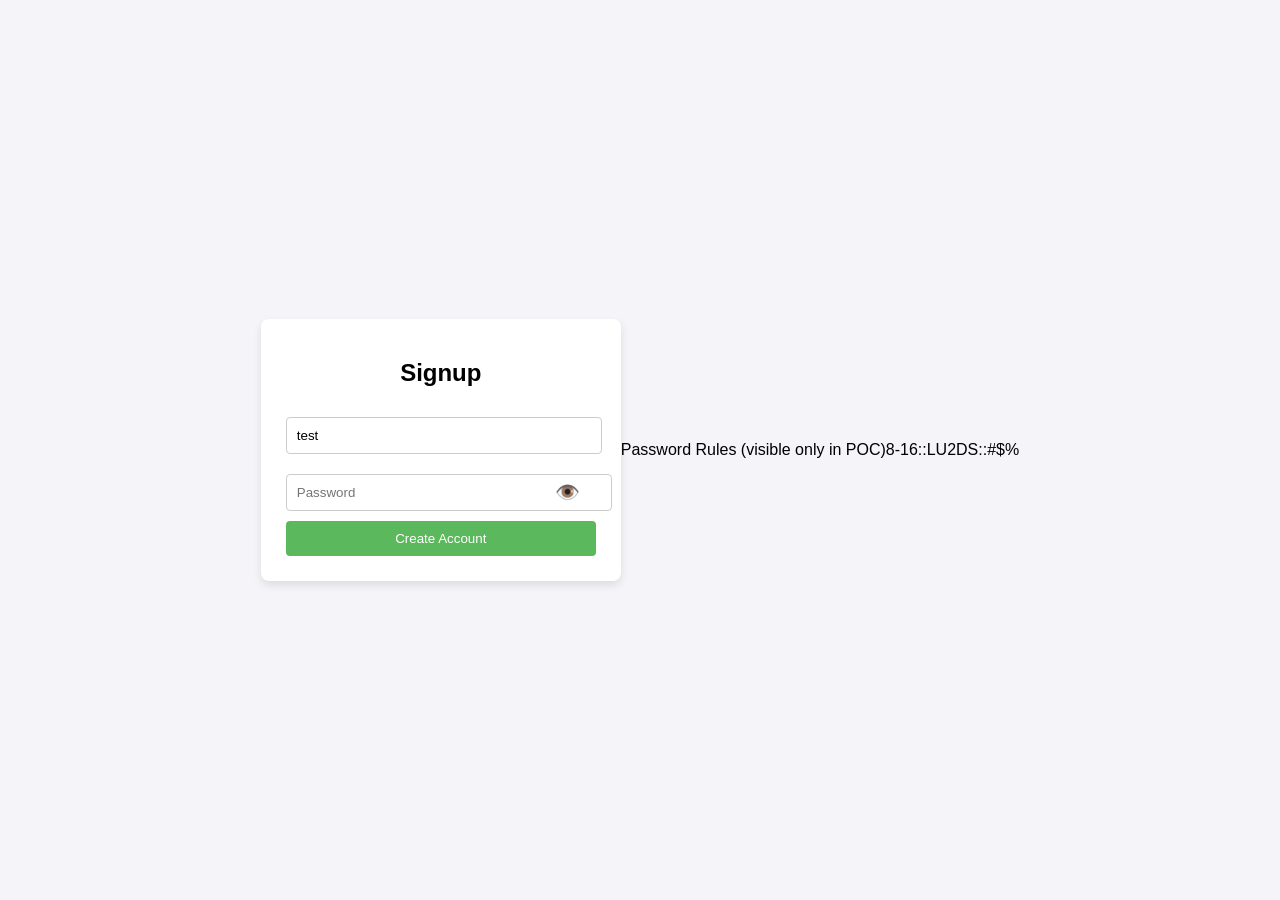
==== pass-rule/index.html @ a919ebb6 "base draft" ====
<!DOCTYPE html>
<html lang="en">
  <head>
    <meta charset="UTF-8" />
    <meta name="viewport" content="width=device-width, initial-scale=1.0" />
    <title>Signup Page</title>
    <style>
      body {
        font-family: Arial, sans-serif;
        display: flex;
        justify-content: center;
        align-items: center;
        height: 100vh;
        margin: 0;
        background-color: #f4f4f9;
      }
      .signup-container {
        background-color: white;
        padding: 20px;
        border-radius: 8px;
        box-shadow: 0 4px 8px rgba(0, 0, 0, 0.1);
        width: 25%;
      }
      .signup-container h2 {
        margin-bottom: 20px;
        text-align: center;
      }
      form {
        margin: 5px;
      }
      input {
        width: 95%;
        padding: 10px;
        margin: 10px 0;
        border: 1px solid #ccc;
        border-radius: 4px;
      }
      .signup-btn {
        width: 100%;
        padding: 10px;
        background-color: #5cb85c;
        color: white;
        border: none;
        border-radius: 4px;
        cursor: pointer;
      }
      .signup-btn:hover {
        background-color: #4cae4c;
      }
      .password-container {
        width: 100%;
        position: relative;
        display: inline-block;
      }
      #password {
        padding-right: 20px;
      }

      #toggle-password {
        font-size: 20px;
        position: absolute;
        top: 50%;
        right: 10px;
        transform: translateY(-50%);
        border: 2px black;
        background: transparent;
        cursor: pointer;
      }
    </style>
  </head>
  <body>
    <div class="signup-container">
      <h2>Signup</h2>
      <form>
        <input
          type="text"
          id="username"
          placeholder="Username"
          value="test"
          required
        />
        <div class="password-container">
          <input
            type="password"
            id="password"
            placeholder="Password"
            autocomplete="new-password"
            required
          />
          <button id="toggle-password">👁️</button>
        </div>

        <button type="submit" class="signup-btn">Create Account</button>
      </form>
    </div>

    <!-- Hidden div for password rules -->
    <label>Password Rules (visible only in POC)</label>
    <div id="pass-rule" data-pass-rule="8-16::LU2DS::#$%">8-16::LU2DS::#$%</div>
    <script src="signup.js"></script>
  </body>
</html>
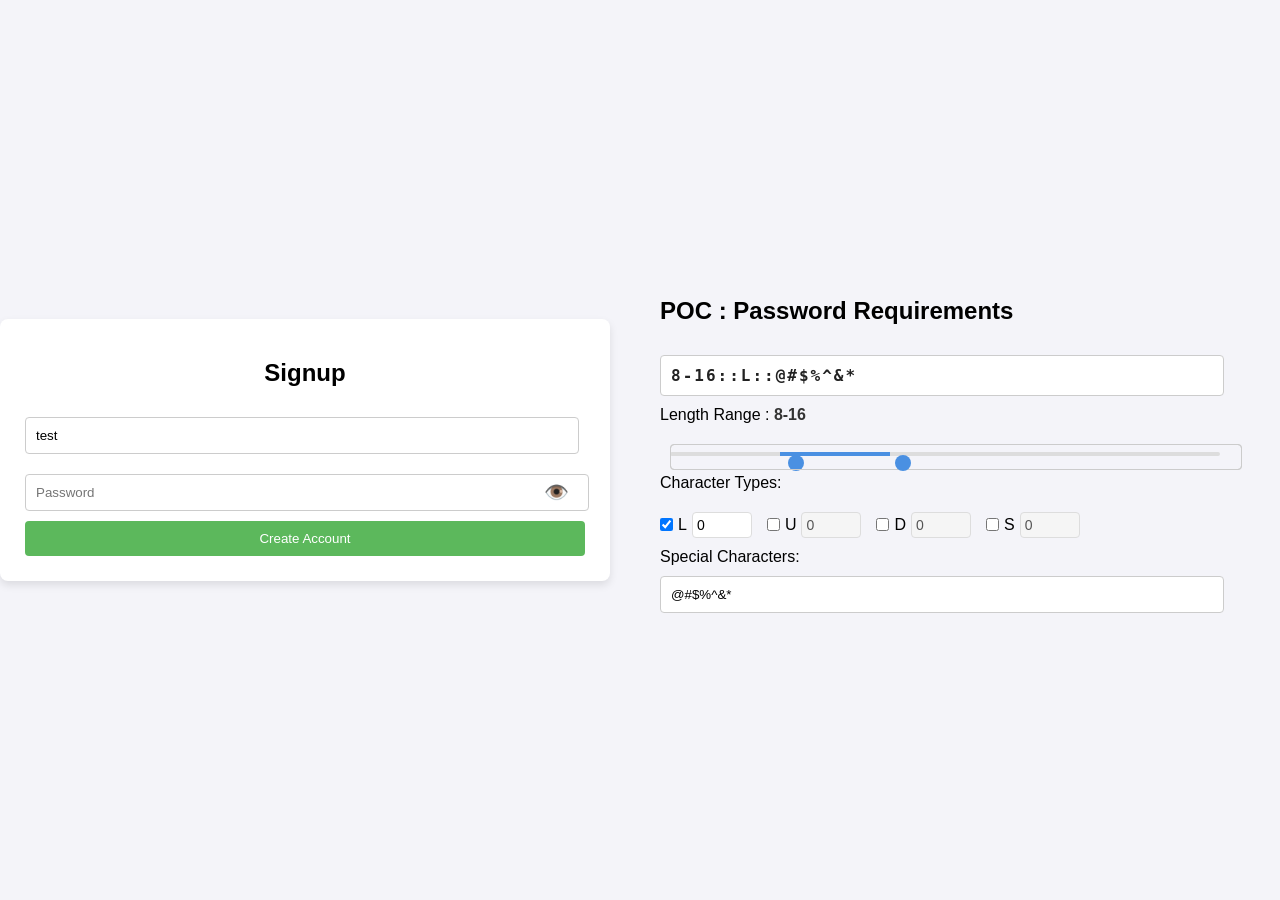
==== commit 978de642: "draft revision 1" ====
--- a/pass-rule/index.html
+++ b/pass-rule/index.html
@@ -4,89 +4,15 @@
     <meta charset="UTF-8" />
     <meta name="viewport" content="width=device-width, initial-scale=1.0" />
     <title>Signup Page</title>
-    <style>
-      body {
-        font-family: Arial, sans-serif;
-        display: flex;
-        justify-content: center;
-        align-items: center;
-        height: 100vh;
-        margin: 0;
-        background-color: #f4f4f9;
-      }
-      .signup-container {
-        background-color: white;
-        padding: 20px;
-        border-radius: 8px;
-        box-shadow: 0 4px 8px rgba(0, 0, 0, 0.1);
-        width: 25%;
-      }
-      .signup-container h2 {
-        margin-bottom: 20px;
-        text-align: center;
-      }
-      form {
-        margin: 5px;
-      }
-      input {
-        width: 95%;
-        padding: 10px;
-        margin: 10px 0;
-        border: 1px solid #ccc;
-        border-radius: 4px;
-      }
-      .signup-btn {
-        width: 100%;
-        padding: 10px;
-        background-color: #5cb85c;
-        color: white;
-        border: none;
-        border-radius: 4px;
-        cursor: pointer;
-      }
-      .signup-btn:hover {
-        background-color: #4cae4c;
-      }
-      .password-container {
-        width: 100%;
-        position: relative;
-        display: inline-block;
-      }
-      #password {
-        padding-right: 20px;
-      }
-
-      #toggle-password {
-        font-size: 20px;
-        position: absolute;
-        top: 50%;
-        right: 10px;
-        transform: translateY(-50%);
-        border: 2px black;
-        background: transparent;
-        cursor: pointer;
-      }
-    </style>
+    <link rel="stylesheet" href="styles.css" />
   </head>
   <body>
-    <div class="signup-container">
+    <div class="signup-container column">
       <h2>Signup</h2>
       <form>
-        <input
-          type="text"
-          id="username"
-          placeholder="Username"
-          value="test"
-          required
-        />
+        <input type="text" id="username" placeholder="Username" value="test" required />
         <div class="password-container">
-          <input
-            type="password"
-            id="password"
-            placeholder="Password"
-            autocomplete="new-password"
-            required
-          />
+          <input type="password" id="password" placeholder="Password" autocomplete="new-password" required />
           <button id="toggle-password">👁️</button>
         </div>
 
@@ -95,8 +21,67 @@
     </div>
 
     <!-- Hidden div for password rules -->
-    <label>Password Rules (visible only in POC)</label>
-    <div id="pass-rule" data-pass-rule="8-16::LU2DS::#$%">8-16::LU2DS::#$%</div>
+    <div id="demo" class="column">
+      <h2>POC : Password Requirements</h2>
+      <div id="pass-rule" data-pass-rule="8-16::LU2DS::#$%"></div>
+      <input type="text" id="prule" value="" readonly />
+
+      <div class="form-group">
+        <label>Length Range : </label><span id="size-display"></span>
+        <div class="slider-container">
+          <div class="slider-track">
+            <div class="slider-track-inner"></div>
+          </div>
+          <input type="range" id="min-size" min="0" max="40" value="8" oninput="updateRange(this, 'min')" />
+          <input type="range" id="max-size" min="0" max="40" value="16" oninput="updateRange(this, 'max')" />
+        </div>
+      </div>
+      <div class="form-group">
+        <label>Character Types:</label>
+        <div class="checkbox-group" onchange="updateRule('p2')">
+          <div class="char-group">
+            <div class="checkbox-item">
+              <input type="checkbox" id="L" name="lowercase" checked onchange="toggleInput(this, 'LCount')" />
+              <label for="L">L</label>
+            </div>
+            <input type="number" id="LCount" min="0" max="9" value="0" />
+          </div>
+          <div class="char-group">
+            <div class="checkbox-item">
+              <input type="checkbox" id="U" name="uppercase" onchange="toggleInput(this, 'UCount')" />
+              <label for="U">U</label>
+            </div>
+            <input type="number" id="UCount" min="0" max="9" value="0" disabled />
+          </div>
+          <div class="char-group">
+            <div class="checkbox-item">
+              <input type="checkbox" id="D" name="digits" onchange="toggleInput(this, 'DCount')" />
+              <label for="D">D</label>
+            </div>
+            <input type="number" id="DCount" min="0" max="9" value="0" disabled />
+          </div>
+          <div class="char-group">
+            <div class="checkbox-item">
+              <input type="checkbox" id="S" name="symbols" onchange="toggleInput(this, 'SCount')" />
+              <label for="symbols">S</label>
+            </div>
+            <input type="number" id="SCount" min="0" max="9" value="0" disabled />
+          </div>
+        </div>
+      </div>
+      <div class="form-group">
+        <label for="special">Special Characters:</label>
+        <input
+          type="text"
+          id="special"
+          name="special"
+          placeholder="@#$%^&*"
+          value="@#$%^&*"
+          onchange="updateRule('p3')"
+        />
+      </div>
+    </div>
+
     <script src="signup.js"></script>
   </body>
 </html>
--- a/pass-rule/styles.css
+++ b/pass-rule/styles.css
@@ -0,0 +1,176 @@
+body {
+  font-family: Arial, sans-serif;
+  display: flex;
+  justify-content: center;
+  align-items: center;
+  height: 100vh;
+  margin: 0;
+  background-color: #f4f4f9;
+}
+form {
+  margin: 5px;
+}
+input {
+  width: 95%;
+  padding: 10px;
+  margin: 10px 0;
+  border: 1px solid #ccc;
+  border-radius: 4px;
+}
+input[type="checkbox"] {
+  cursor: pointer;
+}
+input[type="number"] {
+  width: 50px;
+  padding: 4px;
+  margin-left: 5px;
+  border: 1px solid #ddd;
+  border-radius: 4px;
+  font-size: 14px;
+}
+input[type="number"]:disabled {
+  background-color: #f5f5f5;
+  cursor: not-allowed;
+}
+input[type="range"]::-webkit-slider-runnable-track {
+  width: 100%;
+  height: 4px;
+  background: transparent;
+  border: none;
+}
+input[type="range"]:focus {
+  outline: none;
+}
+.char-group {
+  display: flex;
+  align-items: center;
+}
+.checkbox-group {
+  display: flex;
+  gap: 15px;
+  margin-top: 10px;
+}
+
+.checkbox-group {
+  display: flex;
+  gap: 15px;
+  margin-top: 10px;
+}
+.checkbox-item {
+  display: flex;
+  align-items: center;
+  gap: 5px;
+}
+.column {
+  flex: 1;
+  padding: 50px;
+}
+.pass-rule {
+  display: flex;
+  gap: 2px;
+}
+.password-container {
+  width: 100%;
+  position: relative;
+  display: inline-block;
+}
+.signup-btn {
+  width: 100%;
+  padding: 10px;
+  background-color: #5cb85c;
+  color: white;
+  border: none;
+  border-radius: 4px;
+  cursor: pointer;
+}
+.signup-btn:hover {
+  background-color: #4cae4c;
+}
+.signup-container h2 {
+  margin-bottom: 20px;
+  text-align: center;
+}
+.signup-container {
+  background-color: white;
+  padding: 20px;
+  border-radius: 8px;
+  box-shadow: 0 4px 8px rgba(0, 0, 0, 0.1);
+  width: 25%;
+}
+.slider-container input[type="range"] {
+  position: absolute;
+  width: calc(100% - 20px);
+  margin: 0;
+  top: 20px;
+  left: 10px;
+  pointer-events: none;
+  -webkit-appearance: none;
+  z-index: 2;
+  background: none;
+}
+.slider-container input[type="range"]::-webkit-slider-thumb {
+  pointer-events: all;
+  width: 16px;
+  height: 16px;
+  border-radius: 50%;
+  border: 0 none;
+  background-color: #4a90e2;
+  cursor: pointer;
+  -webkit-appearance: none;
+}
+.slider-container {
+  position: relative;
+  width: 100%;
+  height: 50px;
+}
+
+.slider-track {
+  position: absolute;
+  width: calc(100% - 20px);
+  height: 4px;
+  margin: auto;
+  top: 28px;
+  left: 10px;
+  right: 10px;
+  z-index: 1;
+  border-radius: 2px;
+  background: #ddd;
+}
+.slider-track-inner {
+  position: absolute;
+  height: 100%;
+  background: #4a90e2;
+  z-index: 2;
+}
+.slider-value {
+  width: 40px;
+  text-align: center;
+  padding: 5px;
+  border: 1px solid #ddd;
+  border-radius: 4px;
+  font-size: 14px;
+}
+#password {
+  padding-right: 20px;
+}
+#prule {
+  font-weight: bold;
+  font-size: large;
+  color: #222;
+  letter-spacing: 2px;
+  font-family: monospace;
+}
+#size-display {
+  font-weight: bold;
+  color: #333;
+}
+#toggle-password {
+  font-size: 20px;
+  position: absolute;
+  top: 50%;
+  right: 10px;
+  transform: translateY(-50%);
+  border: 2px black;
+  background: transparent;
+  cursor: pointer;
+}
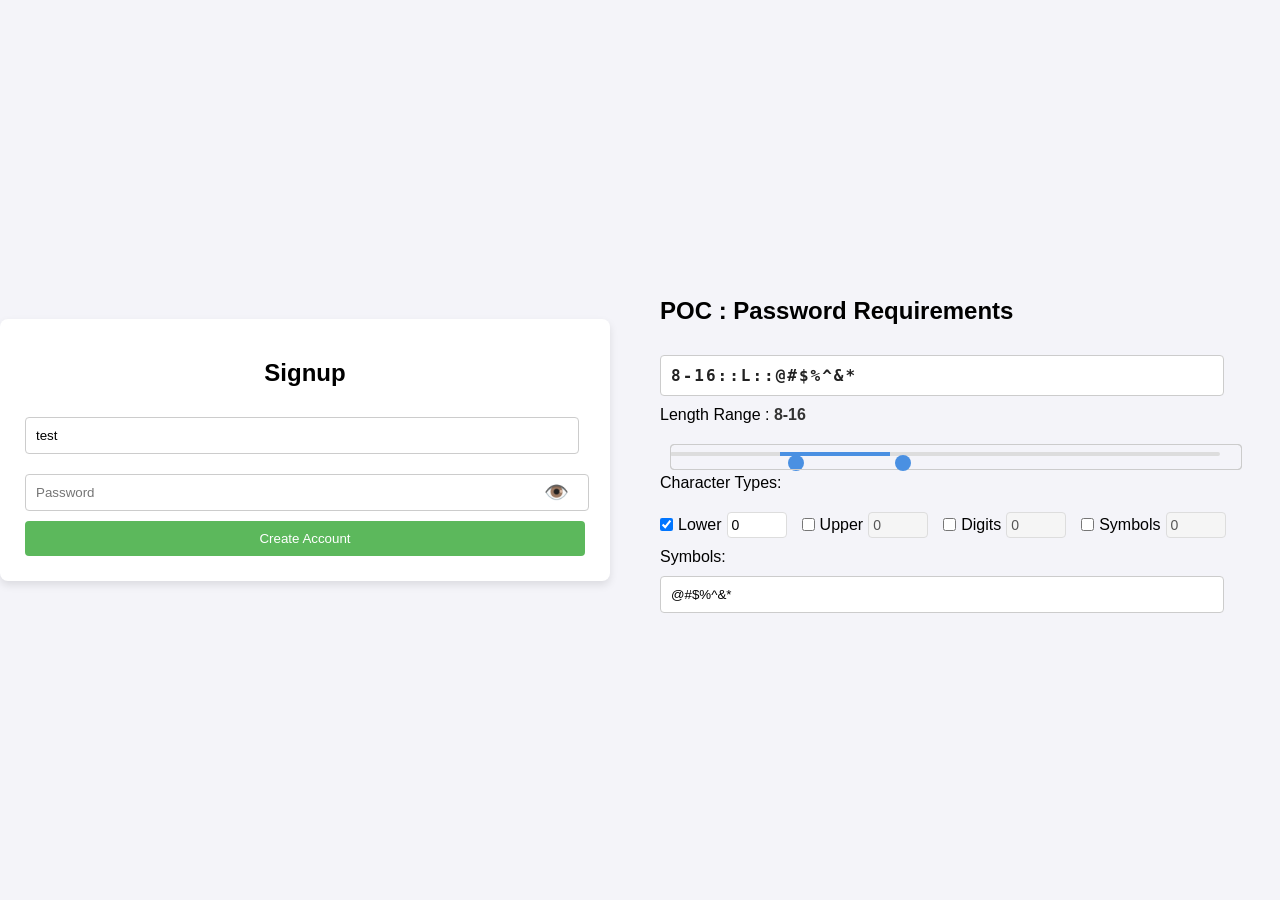
==== commit 5cbda1c4: "special to symbol name" ====
--- a/pass-rule/index.html
+++ b/pass-rule/index.html
@@ -1,87 +1,87 @@
 <!DOCTYPE html>
 <html lang="en">
-  <head>
-    <meta charset="UTF-8" />
-    <meta name="viewport" content="width=device-width, initial-scale=1.0" />
+<head>
+    <meta charset="UTF-8"/>
+    <meta name="viewport" content="width=device-width, initial-scale=1.0"/>
     <title>Signup Page</title>
-    <link rel="stylesheet" href="styles.css" />
-  </head>
-  <body>
-    <div class="signup-container column">
-      <h2>Signup</h2>
-      <form>
-        <input type="text" id="username" placeholder="Username" value="test" required />
+    <link rel="stylesheet" href="styles.css"/>
+</head>
+<body>
+<div class="signup-container column">
+    <h2>Signup</h2>
+    <form>
+        <input type="text" id="username" placeholder="Username" value="test" required/>
         <div class="password-container">
-          <input type="password" id="password" placeholder="Password" autocomplete="new-password" required />
-          <button id="toggle-password">👁️</button>
+            <input type="password" id="password" placeholder="Password" autocomplete="new-password" required
+                   data-pass-rule="8-16::LU2DS::#$%"/>
+            <button id="toggle-password">👁️</button>
         </div>
 
         <button type="submit" class="signup-btn">Create Account</button>
-      </form>
-    </div>
+    </form>
+</div>
 
-    <!-- Hidden div for password rules -->
-    <div id="demo" class="column">
-      <h2>POC : Password Requirements</h2>
-      <div id="pass-rule" data-pass-rule="8-16::LU2DS::#$%"></div>
-      <input type="text" id="prule" value="" readonly />
+<div id="demo" class="column">
+    <h2>POC : Password Requirements</h2>
+    <!-- Live, human-readable echo of the data-pass-rule attribute on #password -->
+    <input type="text" id="prule" value="" readonly/>
 
-      <div class="form-group">
+    <div class="form-group">
         <label>Length Range : </label><span id="size-display"></span>
         <div class="slider-container">
-          <div class="slider-track">
-            <div class="slider-track-inner"></div>
-          </div>
-          <input type="range" id="min-size" min="0" max="40" value="8" oninput="updateRange(this, 'min')" />
-          <input type="range" id="max-size" min="0" max="40" value="16" oninput="updateRange(this, 'max')" />
+            <div class="slider-track">
+                <div class="slider-track-inner"></div>
+            </div>
+            <input type="range" id="min-size" min="0" max="40" value="8" oninput="updateRange(this, 'min')"/>
+            <input type="range" id="max-size" min="0" max="40" value="16" oninput="updateRange(this, 'max')"/>
         </div>
-      </div>
-      <div class="form-group">
+    </div>
+    <div class="form-group">
         <label>Character Types:</label>
         <div class="checkbox-group" onchange="updateRule('p2')">
-          <div class="char-group">
-            <div class="checkbox-item">
-              <input type="checkbox" id="L" name="lowercase" checked onchange="toggleInput(this, 'LCount')" />
-              <label for="L">L</label>
+            <div class="char-group">
+                <div class="checkbox-item">
+                    <input type="checkbox" id="L" name="lowercase" checked onchange="toggleInput(this, 'LCount')"/>
+                    <label for="L">Lower</label>
+                </div>
+                <input type="number" id="LCount" min="0" max="9" value="0"/>
             </div>
-            <input type="number" id="LCount" min="0" max="9" value="0" />
-          </div>
-          <div class="char-group">
-            <div class="checkbox-item">
-              <input type="checkbox" id="U" name="uppercase" onchange="toggleInput(this, 'UCount')" />
-              <label for="U">U</label>
+            <div class="char-group">
+                <div class="checkbox-item">
+                    <input type="checkbox" id="U" name="uppercase" onchange="toggleInput(this, 'UCount')"/>
+                    <label for="U">Upper</label>
+                </div>
+                <input type="number" id="UCount" min="0" max="9" value="0" disabled/>
             </div>
-            <input type="number" id="UCount" min="0" max="9" value="0" disabled />
-          </div>
-          <div class="char-group">
-            <div class="checkbox-item">
-              <input type="checkbox" id="D" name="digits" onchange="toggleInput(this, 'DCount')" />
-              <label for="D">D</label>
+            <div class="char-group">
+                <div class="checkbox-item">
+                    <input type="checkbox" id="D" name="digits" onchange="toggleInput(this, 'DCount')"/>
+                    <label for="D">Digits</label>
+                </div>
+                <input type="number" id="DCount" min="0" max="9" value="0" disabled/>
             </div>
-            <input type="number" id="DCount" min="0" max="9" value="0" disabled />
-          </div>
-          <div class="char-group">
-            <div class="checkbox-item">
-              <input type="checkbox" id="S" name="symbols" onchange="toggleInput(this, 'SCount')" />
-              <label for="symbols">S</label>
+            <div class="char-group">
+                <div class="checkbox-item">
+                    <input type="checkbox" id="S" name="symbols" onchange="toggleInput(this, 'SCount')"/>
+                    <label for="S">Symbols</label>
+                </div>
+                <input type="number" id="SCount" min="0" max="9" value="0" disabled/>
             </div>
-            <input type="number" id="SCount" min="0" max="9" value="0" disabled />
-          </div>
         </div>
-      </div>
-      <div class="form-group">
-        <label for="special">Special Characters:</label>
+    </div>
+    <div class="form-group">
+        <label for="symbols">Symbols:</label>
         <input
-          type="text"
-          id="special"
-          name="special"
-          placeholder="@#$%^&*"
-          value="@#$%^&*"
-          onchange="updateRule('p3')"
+            type="text"
+            id="symbols"
+            name="symbols"
+            placeholder="@#$%^&*"
+            value="@#$%^&*"
+            onchange="updateRule('p3')"
         />
-      </div>
     </div>
+</div>
 
-    <script src="signup.js"></script>
-  </body>
+<script src="signup.js"></script>
+</body>
 </html>
--- a/pass-rule/styles.css
+++ b/pass-rule/styles.css
@@ -44,11 +44,6 @@
 .char-group {
   display: flex;
   align-items: center;
-}
-.checkbox-group {
-  display: flex;
-  gap: 15px;
-  margin-top: 10px;
 }
 
 .checkbox-group {
